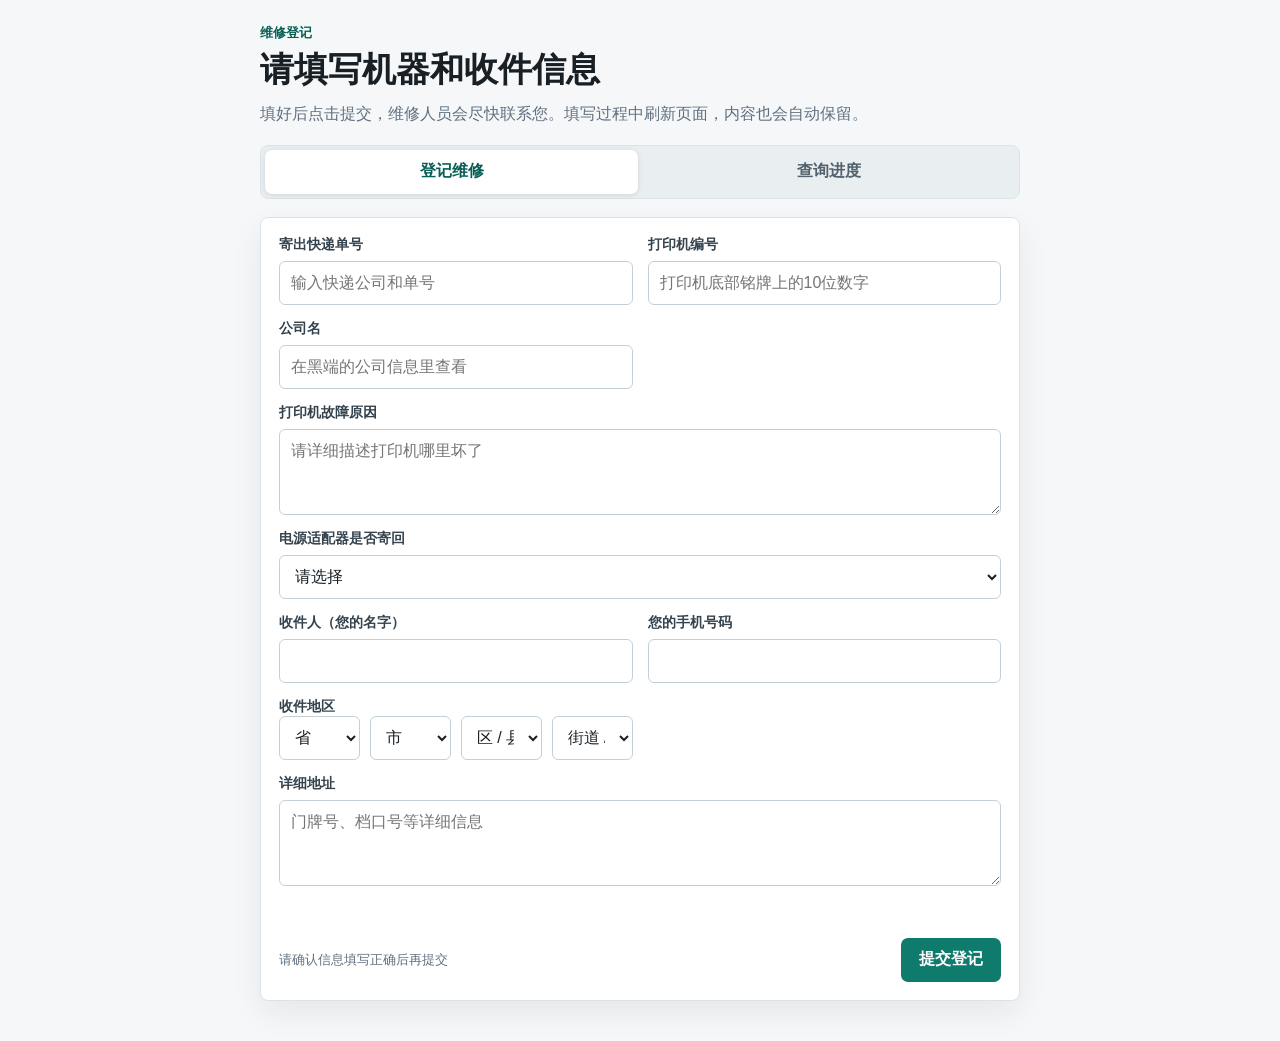
==== customer.html @ ea7f9377 "Add repair progress query methods" ====
<!doctype html>
<html lang="zh-CN">
  <head>
    <meta charset="utf-8">
    <meta name="viewport" content="width=device-width, initial-scale=1, viewport-fit=cover">
    <meta name="theme-color" content="#f5f7f8">
    <meta name="description" content="客户维修登记与进度查询">
    <title>维修登记与进度查询</title>
    <link rel="icon" type="image/png" href="assets/favicon.png">
    <style>
      :root { --ink:#182026; --muted:#607080; --line:#dce3e8; --accent:#0f7b6c; --accent-dark:#075f54; --soft:#e5f4f1; }
      * { box-sizing:border-box; }
      [hidden] { display:none !important; }
      body { margin:0; min-width:320px; background:#f5f7f8; color:var(--ink); font-family:Inter,"PingFang SC","Microsoft YaHei",Arial,sans-serif; }
      main { width:min(760px,calc(100% - 28px)); margin:0 auto; padding:24px 0 40px; }
      .page-head { margin-bottom:18px; }
      .eyebrow { margin:0 0 5px; color:var(--accent-dark); font-size:13px; font-weight:700; }
      h1 { margin:0; font-size:clamp(25px,7vw,34px); letter-spacing:0; }
      .lead { margin:8px 0 0; color:var(--muted); line-height:1.6; }
      .entry-switch { display:grid; grid-template-columns:1fr 1fr; gap:4px; margin:0 0 18px; padding:4px; border:1px solid var(--line); border-radius:8px; background:#e9eef1; }
      .entry-switch button { min-width:0; background:transparent; color:#52616c; }
      .entry-switch button[aria-selected="true"] { background:#fff; color:var(--accent-dark); box-shadow:0 1px 5px rgba(24,32,38,.12); }
      form, .success { padding:18px; border:1px solid var(--line); border-radius:8px; background:#fff; box-shadow:0 12px 30px rgba(24,32,38,.07); }
      .query-form { display:grid; gap:18px; }
      .query-fields { display:grid; grid-template-columns:repeat(2,minmax(0,1fr)); gap:15px; }
      .query-value-field { grid-column:1/-1; }
      .number-input { display:grid; grid-template-columns:42px minmax(0,1fr); align-items:stretch; }
      .number-prefix { display:grid; place-items:center; border:1px solid #c4d0d8; border-right:0; border-radius:6px 0 0 6px; background:#eef3f5; color:#40515d; font-size:16px; font-weight:800; }
      .number-input input { border-radius:0 6px 6px 0; }
      .query-submit { justify-self:end; min-width:150px; }
      .form-grid { display:grid; grid-template-columns:repeat(2,minmax(0,1fr)); gap:15px; }
      label { display:grid; gap:7px; min-width:0; color:#34434d; font-size:14px; font-weight:700; }
      label.wide { grid-column:1/-1; }
      input, select, textarea { width:100%; min-height:44px; border:1px solid #c4d0d8; border-radius:6px; padding:10px 11px; background:#fff; color:var(--ink); font-size:16px; }
      textarea { min-height:86px; resize:vertical; line-height:1.5; }
      input:focus, select:focus, textarea:focus { outline:2px solid rgba(15,123,108,.18); border-color:var(--accent); }
      .address-grid { display:grid; grid-template-columns:repeat(4,minmax(0,1fr)); gap:10px; }
      .address-grid label { font-size:13px; }
      .form-foot { display:flex; align-items:center; justify-content:space-between; gap:12px; margin-top:18px; }
      .form-tip { color:var(--muted); font-size:13px; line-height:1.5; }
      button { min-height:44px; border:0; border-radius:7px; padding:0 18px; font:inherit; font-weight:700; cursor:pointer; }
      .primary { background:var(--accent); color:#fff; }
      .primary:hover { background:var(--accent-dark); }
      button:disabled { cursor:not-allowed; opacity:.65; }
      .draft-note { margin:12px 0 0; color:var(--accent-dark); font-size:13px; }
      .error { min-height:22px; margin:12px 0 0; color:#b53636; font-size:14px; line-height:1.5; }
      .success { display:grid; gap:0; }
      .success-head { display:flex; align-items:flex-start; justify-content:space-between; gap:12px; margin-bottom:16px; }
      .success-head h2 { margin:0; font-size:24px; }
      .success-actions { display:flex; gap:8px; }
      .success-actions button { min-height:40px; padding:0 14px; }
      .secondary { border:1px solid #c4d0d8; background:#fff; color:var(--ink); }
      .success-panel { display:grid; gap:5px; padding:15px 18px; border:1px solid #b8e0d9; border-radius:8px; background:#e5f4f1; }
      .success-panel strong { color:var(--accent-dark); font-size:26px; }
      .success-panel span, .success-detail dd { color:#34434d; line-height:1.7; }
      .wechat-card { display:flex; align-items:center; gap:16px; padding:16px; border:1px solid var(--line); border-radius:8px 8px 0 0; background:#fff; }
      .wechat-card strong { font-size:18px; line-height:1.5; }
      .wechat-qr { width:230px; height:230px; object-fit:contain; flex:0 0 auto; }
      .success-detail dl { display:grid; gap:0; margin:0; }
      .success-detail dl div { display:grid; gap:4px; padding:12px 0; border-bottom:1px solid var(--line); }
      .success-detail dt { color:var(--muted); font-weight:700; }
      .success-detail dd { margin:0; font-size:18px; }
      .progress-button { display:flex; align-items:center; justify-content:center; gap:10px; width:100%; min-height:50px; margin-top:18px; background:var(--accent); color:#fff; }
      .progress-button span { font-size:26px; font-weight:400; line-height:1; }
      body.progress-open { overflow:hidden; }
      .progress-page { position:fixed; z-index:20; inset:0; overflow-y:auto; background:#f6f8f9; color:var(--ink); overscroll-behavior:contain; }
      .progress-header { position:sticky; z-index:2; top:0; display:grid; grid-template-columns:44px minmax(0,1fr) 44px; align-items:center; min-height:64px; padding:max(8px,env(safe-area-inset-top)) 14px 8px; border-bottom:1px solid var(--line); background:rgba(255,255,255,.98); }
      .progress-header h2 { margin:0; font-size:20px; text-align:center; }
      .progress-close { display:grid; width:44px; height:44px; min-height:44px; place-items:center; padding:0; border-radius:50%; background:transparent; color:var(--ink); font-size:32px; font-weight:300; line-height:1; }
      .progress-close:hover, .progress-close:focus-visible { background:#eef2f5; outline:none; }
      .progress-content { width:min(680px,100%); min-height:calc(100vh - 64px); margin:0 auto; padding:0 24px calc(44px + env(safe-area-inset-bottom)); background:#fff; }
      .progress-summary { display:flex; align-items:center; justify-content:space-between; gap:16px; margin:0 -24px 28px; padding:20px 24px; border-bottom:1px solid var(--line); background:#f8fafb; }
      .progress-summary div { min-width:0; }
      .progress-summary span, .progress-summary small { display:block; color:var(--muted); font-size:13px; }
      .progress-summary strong { display:block; margin-top:4px; overflow-wrap:anywhere; font-size:18px; }
      .progress-summary small { flex:0 0 auto; padding:6px 9px; border:1px solid #c4d0d8; border-radius:6px; background:#fff; color:#40515d; font-weight:800; }
      .progress-loading { margin-bottom:20px; padding:12px 14px; border-left:4px solid #d79412; background:#fff3d8; color:#6d4a0c; font-size:14px; font-weight:700; }
      .progress-timeline { margin:0; padding:0; list-style:none; }
      .progress-step { position:relative; min-height:112px; padding:2px 0 28px 66px; }
      .progress-step:not(:last-child)::after { position:absolute; top:40px; bottom:-2px; left:20px; width:3px; background:#c4d0d8; content:""; }
      .progress-step.is-complete:not(:last-child)::after { background:#2fb171; }
      .progress-marker { position:absolute; z-index:1; top:0; left:0; display:grid; width:42px; height:42px; place-items:center; border:3px solid #c4d0d8; border-radius:50%; background:#fff; color:#fff; }
      .progress-step.is-complete .progress-marker { border-color:#2fb171; background:#2fb171; }
      .progress-step.is-complete .progress-marker::before { content:"✓"; font-size:25px; line-height:1; }
      .progress-step.is-current .progress-marker { border:10px solid var(--soft); background:#2fb171; box-shadow:0 0 0 2px #2fb171; }
      .progress-step.is-current.is-half-complete .progress-marker { border:3px solid #2fb171; background:linear-gradient(to bottom,#2fb171 0 50%,#fff 50% 100%); box-shadow:none; }
      .progress-step h3 { margin:0; color:#7c8992; font-size:18px; letter-spacing:0; line-height:1.4; }
      .progress-step.is-complete h3 { color:#238659; }
      .progress-step.is-current h3 { color:#238659; }
      .progress-step.is-current.is-half-complete h3 { color:#7c8992; }
      .progress-current-label { display:inline-block; margin-left:8px; padding:3px 7px; border-radius:5px; background:var(--soft); color:var(--accent-dark); font-size:12px; font-weight:800; vertical-align:2px; }
      .progress-time, .progress-note { margin:7px 0 0; color:var(--muted); font-size:14px; line-height:1.6; }
      .progress-note { color:#34434d; white-space:pre-wrap; }
      .progress-repair-suggestion { margin:9px 0 0; color:#34434d; font-size:14px; line-height:1.6; white-space:pre-wrap; }
      .progress-repair-suggestion strong { color:#d4a017; }
      .progress-warranty { display:flex; align-items:baseline; gap:3px; margin:7px 0 0; color:#000; font-size:14px; line-height:1.6; }
      .progress-warranty strong { color:#000; font-weight:400; }
      .progress-quote { margin:7px 0 0; color:#34434d; font-size:14px; line-height:1.6; }
      .progress-accessories { max-width:420px; margin-top:7px; }
      .progress-accessories summary { display:inline; color:#1677d2; font-size:14px; line-height:1.6; cursor:pointer; list-style:none; }
      .progress-accessories summary::-webkit-details-marker { display:none; }
      .progress-accessories summary:focus-visible { outline:2px solid rgba(22,119,210,.25); outline-offset:3px; }
      .progress-accessories ul { display:grid; gap:5px; margin:7px 0 0; padding:7px 0 0; border-top:1px dashed var(--line); list-style:none; }
      .progress-accessories li { display:grid; grid-template-columns:minmax(0,1fr) 120px; align-items:baseline; gap:14px; color:#40515d; font-size:13px; line-height:1.6; }
      .progress-accessories li span:first-child { min-width:0; overflow-wrap:anywhere; }
      .progress-accessories li span:last-child { color:#182026; text-align:left; white-space:nowrap; }
      .payment-guide { display:grid; gap:3px; margin:14px 0 0; color:#40515d; font-size:14px; line-height:1.65; }
      .payment-actions { display:flex; flex-wrap:wrap; gap:10px; margin-top:10px; }
      .payment-confirm { display:inline-flex; align-items:center; justify-content:center; width:auto; min-height:44px; margin-top:10px; padding:0 18px; border:1px solid var(--accent); border-radius:8px; background:var(--accent); color:#fff; font-size:15px; font-weight:700; text-align:center; white-space:nowrap; }
      .payment-actions .payment-confirm { margin-top:0; }
      .payment-confirm:hover, .payment-confirm:focus-visible { background:var(--accent-dark); outline:none; }
      .payment-no-repair { display:inline-flex; align-items:center; justify-content:center; width:auto; min-height:44px; padding:0 18px; border:1px solid #dfb33f; border-radius:8px; background:#fff3cd; color:#6d4a0c; font-size:15px; font-weight:700; text-align:center; white-space:nowrap; }
      .payment-no-repair:hover, .payment-no-repair:focus-visible { background:#ffe69c; border-color:#c99518; outline:none; }
      .no-repair-status { margin:10px 0 0; color:#6d4a0c; font-size:14px; font-weight:700; line-height:1.6; }
      .payment-dialog { width:min(360px,calc(100% - 32px)); padding:0; border:0; border-radius:10px; background:#fff; color:var(--ink); box-shadow:0 18px 50px rgba(24,32,38,.25); }
      .payment-dialog::backdrop { background:rgba(24,32,38,.42); }
      .payment-dialog-content { padding:22px; }
      .payment-dialog h3 { margin:0 0 8px; font-size:20px; }
      .payment-dialog p { margin:0; color:var(--muted); line-height:1.6; }
      .payment-dialog-actions { display:grid; grid-template-columns:1fr 1fr; gap:10px; margin-top:20px; }
      .payment-dialog-actions button { width:100%; min-height:44px; }
      @media (max-width:560px) {
        main { width:min(100% - 20px,760px); padding-top:16px; }
        form, .success { padding:15px; }
        .form-grid { grid-template-columns:1fr; gap:14px; }
        .query-fields { grid-template-columns:1fr; }
        .query-submit { width:100%; }
        label.wide { grid-column:auto; }
        .address-grid { grid-template-columns:repeat(2,minmax(0,1fr)); gap:7px; }
        .address-grid select { padding-left:7px; padding-right:22px; }
        .form-foot { align-items:stretch; flex-direction:column; }
        .form-foot button { width:100%; }
        .success-head { flex-direction:column; }
        .success-actions { width:100%; }
        .success-actions button { flex:1; }
        .wechat-card { align-items:flex-start; flex-direction:column; }
        .wechat-qr { width:230px; height:230px; }
        .progress-content { padding-right:20px; padding-left:20px; }
        .progress-summary { margin-right:-20px; margin-left:-20px; padding-right:20px; padding-left:20px; }
      }
    </style>
  </head>
  <body>
    <main>
      <header class="page-head">
        <p class="eyebrow" id="pageEyebrow">维修登记</p>
        <h1 id="pageTitle">请填写机器和收件信息</h1>
        <p class="lead" id="pageLead">填好后点击提交，维修人员会尽快联系您。填写过程中刷新页面，内容也会自动保留。</p>
      </header>

      <div class="entry-switch" role="tablist" aria-label="维修服务入口">
        <button id="registerTabBtn" type="button" role="tab" aria-selected="true" aria-controls="registerPanel">登记维修</button>
        <button id="queryTabBtn" type="button" role="tab" aria-selected="false" aria-controls="queryPanel">查询进度</button>
      </div>

      <section id="registerPanel" role="tabpanel" aria-labelledby="registerTabBtn">

      <form id="customerForm">
        <div class="form-grid">
          <label><span>寄出快递单号</span><input name="trackingNumber" required placeholder="输入快递公司和单号"></label>
          <label><span>打印机编号</span><input name="deviceNumber" required inputmode="numeric" maxlength="10" pattern="\d{10}" placeholder="打印机底部铭牌上的10位数字"></label>
          <label><span>公司名</span><input name="companyName" required placeholder="在黑端的公司信息里查看"></label>
          <label class="wide"><span>打印机故障原因</span><textarea name="customerIssue" required placeholder="请详细描述打印机哪里坏了"></textarea></label>
          <label class="wide"><span>电源适配器是否寄回</span><select name="powerAdapterReturned" required><option value="">请选择</option><option value="否">否</option><option value="是">是</option></select></label>
          <label><span>收件人（您的名字）</span><input name="contactName" required></label>
          <label><span>您的手机号码</span><input name="phone" required inputmode="numeric" maxlength="11" pattern="\d{11}"></label>
          <div class="wide">
            <label><span>收件地区</span></label>
            <div class="address-grid">
              <select name="addressProvince" required aria-label="省"><option value="">省</option></select>
              <select name="addressCity" required aria-label="市"><option value="">市</option></select>
              <select name="addressDistrict" required aria-label="区县"><option value="">区 / 县</option></select>
              <select name="addressStreet" required aria-label="街道"><option value="">街道 / 乡镇</option></select>
            </div>
          </div>
          <label class="wide"><span>详细地址</span><textarea name="addressDetail" required rows="2" placeholder="门牌号、档口号等详细信息"></textarea></label>
        </div>
        <p class="draft-note" id="draftNote" hidden>已自动保存填写内容</p>
        <p class="error" id="error" role="alert"></p>
        <div class="form-foot"><span class="form-tip">请确认信息填写正确后再提交</span><button class="primary" id="submitBtn" type="submit">提交登记</button></div>
      </form>

      <section class="success" id="success" hidden>
        <div class="success-head">
          <div><p class="eyebrow">最近一次提交</p><h2>您已提交维修登记</h2></div>
          <div class="success-actions"><button class="secondary" id="editBtn" type="button">修改信息</button><button class="primary" id="newBtn" type="button">提交新的记录</button></div>
        </div>
        <div class="success-panel"><strong>登记成功</strong><span>维修人员会尽快处理您的机器信息。</span></div>
        <div class="wechat-card"><img class="wechat-qr" src="assets/enterprise-wechat-qr.png" alt="企业微信二维码"><strong>长按/扫描二维码添加好友（以便咨询维修进度）</strong></div>
        <div class="success-detail" id="successDetail"></div>
        <button class="progress-button" id="viewProgressBtn" type="button" hidden>查看维修进度 <span aria-hidden="true">›</span></button>
      </section>
      </section>

      <section id="queryPanel" role="tabpanel" aria-labelledby="queryTabBtn" hidden>
        <form class="query-form" id="progressQueryForm">
          <div class="query-fields">
            <label>
              <span>登记编码</span>
              <span class="number-input">
                <span class="number-prefix" aria-hidden="true">B</span>
                <input name="submissionNumber" required inputmode="numeric" maxlength="10" pattern="\d+" autocomplete="off" placeholder="例如 123">
              </span>
            </label>
            <label>
              <span>查询方式</span>
              <select name="queryMethod" required>
                <option value="">请选择查询方式</option>
                <option value="device_number">打印机编号查询</option>
                <option value="tracking_number">快递单号查询</option>
              </select>
            </label>
            <label class="query-value-field" id="queryValueLabel" hidden>
              <span id="queryValueTitle"></span>
              <input name="queryValue" autocomplete="off">
            </label>
          </div>
          <p class="error" id="queryError" role="alert"></p>
          <button class="primary query-submit" id="querySubmitBtn" type="submit">查询维修进度</button>
        </form>
      </section>
    </main>
    <section class="progress-page" id="progressPage" aria-label="维修进度查询" hidden>
      <header class="progress-header">
        <button class="progress-close" id="closeProgressBtn" type="button" aria-label="关闭维修进度" title="关闭">×</button>
        <h2>维修进度查询</h2>
        <span aria-hidden="true"></span>
      </header>
      <div class="progress-content">
        <div class="progress-summary" id="progressSummary"></div>
        <div class="progress-loading" id="progressLoading" hidden>正在读取最新进度...</div>
        <ol class="progress-timeline" id="progressTimeline"></ol>
      </div>
    </section>
    <dialog class="payment-dialog" id="paymentConfirmDialog" aria-labelledby="paymentConfirmTitle">
      <div class="payment-dialog-content">
        <h3 id="paymentConfirmTitle">是否已支付维修费？</h3>
        <div class="payment-dialog-actions">
          <button class="secondary" id="paymentNotPaidBtn" type="button">未支付</button>
          <button class="primary" id="paymentPaidBtn" type="button">已支付</button>
        </div>
      </div>
    </dialog>
    <dialog class="payment-dialog" id="noRepairConfirmDialog" aria-labelledby="noRepairConfirmTitle">
      <div class="payment-dialog-content">
        <h3 id="noRepairConfirmTitle">确认无需维修？</h3>
        <p id="noRepairConfirmText">由于设备过保，并放弃维修，需您承担寄回运费（金额待确认，可在管理端-商城支付差价）</p>
        <div class="payment-dialog-actions">
          <button class="secondary" id="keepRepairBtn" type="button">继续维修</button>
          <button class="payment-no-repair" id="confirmNoRepairBtn" type="button">确认放弃维修</button>
        </div>
      </div>
    </dialog>
    <script src="area-data.js"></script>
    <script src="street-data.js?v=20260807"></script>
    <script>
      const SUPABASE_URL = "https://olvkyqmlbpqzffypabzj.supabase.co";
      const SUPABASE_ANON_KEY = "sb_publishable_vCjqGjgyz9E4XhtOcOS1Yg_SV-DBJGG";
      const NEW_SUBMISSION_PUSH_URL = `${SUPABASE_URL}/functions/v1/push-new-customer-submission`;
      const DRAFT_KEY = "printer_customer_draft_v1";
      const LAST_SUBMISSION_KEY = "printer_last_customer_submission_v2";
      const pageEyebrow = document.querySelector("#pageEyebrow");
      const pageTitle = document.querySelector("#pageTitle");
      const pageLead = document.querySelector("#pageLead");
      const registerPanel = document.querySelector("#registerPanel");
      const queryPanel = document.querySelector("#queryPanel");
      const registerTabBtn = document.querySelector("#registerTabBtn");
      const queryTabBtn = document.querySelector("#queryTabBtn");
      const progressQueryForm = document.querySelector("#progressQueryForm");
      const queryError = document.querySelector("#queryError");
      const querySubmitBtn = document.querySelector("#querySubmitBtn");
      const queryValueLabel = document.querySelector("#queryValueLabel");
      const queryValueTitle = document.querySelector("#queryValueTitle");
      const form = document.querySelector("#customerForm");
      const errorBox = document.querySelector("#error");
      const draftNote = document.querySelector("#draftNote");
      const submitBtn = document.querySelector("#submitBtn");
      const success = document.querySelector("#success");
      const viewProgressBtn = document.querySelector("#viewProgressBtn");
      const progressPage = document.querySelector("#progressPage");
      const progressSummary = document.querySelector("#progressSummary");
      const progressLoading = document.querySelector("#progressLoading");
      const progressTimeline = document.querySelector("#progressTimeline");
      const paymentConfirmDialog = document.querySelector("#paymentConfirmDialog");
      const paymentPaidBtn = document.querySelector("#paymentPaidBtn");
      const paymentNotPaidBtn = document.querySelector("#paymentNotPaidBtn");
      const noRepairConfirmDialog = document.querySelector("#noRepairConfirmDialog");
      const keepRepairBtn = document.querySelector("#keepRepairBtn");
      const confirmNoRepairBtn = document.querySelector("#confirmNoRepairBtn");
      const noRepairConfirmText = document.querySelector("#noRepairConfirmText");
      const progressSteps = ["用户提交工单","等待收货","已收货","检测中","检测结果","待付款","维修中","等待发货","已发货"];
      const AUTO_DETECTION_ENABLED = true;
      const AUTO_START_DETECTION_AFTER_MS = 14 * 60 * 60 * 1000;
      const WAITING_RECEIPT_RESET_MARK = "__waiting_receipt_reset__";
      const NO_REPAIR_PROGRESS_MARK = "__no_repair__";
      const NO_REPAIR_CUSTOMER_PROGRESS_MARK = "__no_repair_customer__";
      const NO_REPAIR_REQUEST_MARK = "客户选择：无需维修";
      const PROGRESS_ACCESSORY_STORAGE_PREFIX = "__progress_accessories__:";
      const CUSTOM_PRICE_ACCESSORY_PART = "塑料件/其他件";
      const PROGRESS_CUSTOM_ACCESSORY_PART = "自定义";
      const ACCESSORY_PRICES = {
        GMX:{传感器:60,打印头:190,主板:260,wifi模块:50,wifi模块5g:60,屏幕:60,电源适配器:80,卡勾:40,电源接口:60,"塑料件/其他件":1},
        GMI:{打印头:130,主板:110,wifi模块:50,电源适配器:60,"塑料件/其他件":1},
        GMT:{传感器:60,打印头:150,主板:180,wifi模块:50,电源适配器:60,"塑料件/其他件":1},
        GMH:{打印头:190,主板:210,wifi模块:110,屏幕:60,电源适配器:60,电池:100,电源接口:60,"塑料件/其他件":1},
        "GMX-5G":{传感器:60,打印头:190,主板:260,wifi模块5g:60,屏幕:60,电源适配器:80,卡勾:40,电源接口:60,"塑料件/其他件":1},
        "GMT-5G":{传感器:60,打印头:150,主板:180,wifi模块5g:60,电源适配器:60,"塑料件/其他件":1},
        DK110A:{打印头:240,主板:450,wifi模块:50,电源适配器:155,卡勾:60,"塑料件/其他件":1},
        DK110B:{打印头:550,主板:650,wifi模块:50,电源适配器:155,卡勾:60,"塑料件/其他件":1},
        DK110S:{打印头:240,主板:450,wifi模块:50,电源适配器:155,卡勾:60,"塑料件/其他件":1},
        DK80:{打印头:240,主板:220,wifi模块:50,电源适配器:80,电源接口:60,"塑料件/其他件":1}
      };
      const SHIPPING_PRICES = {浙江:8,江苏:8,上海:8,安徽:8,北京:13,福建:13,河南:13,湖南:13,湖北:13,江西:13,山东:13,河北:16,天津:16,广东:16,广西:16,山西:16,陕西:16,四川:16,重庆:16,贵州:19,海南:19,黑龙江:19,吉林:19,云南:19,辽宁:19,甘肃:32,宁夏:32,青海:32,内蒙古:32,新疆:49};
      const privatePreviewHost = ["localhost","127.0.0.1"].includes(location.hostname)
        || /^(10\.|192\.168\.|172\.(1[6-9]|2\d|3[01])\.)/.test(location.hostname)
        || location.protocol === "file:";
      const PREVIEW_SUBMISSION_STORAGE_KEY = "__repair_preview_submission__";
      const QUERY_METHODS = {
        device_number:{ label:"打印机编号", placeholder:"请输入10位打印机编号", inputMode:"numeric", maxLength:10 },
        tracking_number:{ label:"快递单号", placeholder:"请输入登记时填写的快递单号", inputMode:"text", maxLength:120 }
      };
      const previewRequested = new URLSearchParams(location.search).get("preview") === "1" || location.protocol === "file:";
      const previewSubmission = privatePreviewHost && previewRequested ? { id:"customer-preview", submission_number:1, created_time:new Date(Date.now() - 4 * 3600000).toISOString(), device_number:"1002000000", model:"DK110A", company_name:"进度预览", contact_name:"客户", phone:"13800000000", tracking_number:"预览快递单号", customer_issue:"电源适配器是否寄回：是\n故障描述：打印效果异常", customer_address:"浙江省杭州市预览地址", progress_enabled:true } : null;
      const previewProgressEvents = previewSubmission ? [0,1,2,3,4].map((step_index,index) => ({ submission_id:previewSubmission.id, step_index, occurred_at:new Date(Date.now() - (4 - index) * 3600000).toISOString(), detail_text:step_index === 4 ? "检测发现打印头积碳，清洁后打印测试正常，本次无需更换配件。" : "" })) : [];
      const modelRules = [["1009","GMX"],["10064","GMI"],["2003","GMT"],["10063","GMH"],["2009","GMX-5G"],["3003","GMT-5G"],["1002","DK110A"],["1007","DK110B"],["2002","DK110S"],["1003","DK80"],["7","新北洋110"],["9","芯烨80"]];
      let areaData = null;
      let activeProgressSubmission = null;
      let activeProgressRecord = null;
      let activeProgressEvents = [];
      let progressRefreshRunning = false;
      let submissionRefreshRunning = false;
      let pendingPaymentButton = null;
      let pendingNoRepairButton = null;
      let activeProgressAccess = null;
      let activeProgressCanCache = false;
      let progressReturnFocus = null;
      let editingSubmissionAccess = null;
      const clean = (value) => String(value || "").trim();
      const isProgressEnabled = (submission) => (submission?.progress_enabled ?? submission?.progressEnabled) === true;
      const isNoRepairProgressEvent = (event) => clean(itemValue(event,"detail_text","detailText")).startsWith("__no_repair");
      function hasNoRepairRequestMark(submission) {
        return clean(itemValue(submission,"customer_issue","customerIssue"))
          .split("\n")
          .some((line) => clean(line) === NO_REPAIR_REQUEST_MARK);
      }
      function hasNoRepairRequest(submission, events = []) {
        if (events.some(isNoRepairProgressEvent)) return true;
        const hasRequestMark = hasNoRepairRequestMark(submission);
        if (!hasRequestMark) return false;
        const detectionEvent = events.find((item) => Number(item.step_index ?? item.stepIndex) === 4);
        if (!detectionEvent) return true;
        const requestTime = new Date(itemValue(submission,"updated_at","updatedAt")).getTime();
        const paymentEvent = events.find((item) => Number(item.step_index ?? item.stepIndex) === 5);
        const paymentTime = new Date(
          itemValue(paymentEvent,"updated_at","updatedAt")
          || itemValue(paymentEvent,"occurred_at","occurredAt")
        ).getTime();
        if (Number.isFinite(paymentTime) && (!Number.isFinite(requestTime) || paymentTime > requestTime)) return false;
        const detectionTime = new Date(
          itemValue(detectionEvent,"updated_at","updatedAt")
          || itemValue(detectionEvent,"occurred_at","occurredAt")
        ).getTime();
        if (!Number.isFinite(requestTime) || !Number.isFinite(detectionTime)) return true;
        return requestTime >= detectionTime;
      }
      function inferModel(number) { const text = clean(number); return modelRules.find(([prefix]) => text.startsWith(prefix))?.[1] || ""; }
      function selectText(name) { return form.elements[name].selectedOptions[0]?.textContent || ""; }
      function addressText() { return ["addressProvince","addressCity","addressDistrict","addressStreet"].map(selectText).concat(clean(form.elements.addressDetail.value)).filter(Boolean).join(""); }
      function saveDraft() { const data = {}; new FormData(form).forEach((value, key) => { data[key] = value; }); localStorage.setItem(DRAFT_KEY, JSON.stringify(data)); draftNote.hidden = false; }
      function restoreDraft() { try { const data = JSON.parse(localStorage.getItem(DRAFT_KEY) || "null"); if (!data) return; Object.entries(data).forEach(([key,value]) => { if (form.elements[key]) form.elements[key].value = value; }); draftNote.hidden = false; } catch {} }
      function fillSelect(select, items, placeholder) { select.replaceChildren(new Option(placeholder, "")); Object.entries(items || {}).forEach(([code,name]) => select.append(new Option(name, code))); }
      function streetItems(districtCode) { const items = window.CHINA_STREET_DATA?.[districtCode] || {}; return Object.keys(items).length || !districtCode ? items : { __other__:"其他 / 未列出" }; }
      function updateCities() { fillSelect(form.elements.addressCity, areaData?.[form.elements.addressProvince.value], "市"); fillSelect(form.elements.addressDistrict, {}, "区 / 县"); fillSelect(form.elements.addressStreet, {}, "街道 / 乡镇"); saveDraft(); }
      function updateDistricts() { fillSelect(form.elements.addressDistrict, areaData?.[form.elements.addressCity.value], "区 / 县"); fillSelect(form.elements.addressStreet, {}, "街道 / 乡镇"); saveDraft(); }
      function updateStreets() { const districtCode = form.elements.addressDistrict.value; fillSelect(form.elements.addressStreet, streetItems(districtCode), districtCode ? "街道 / 乡镇" : "请先选择区 / 县"); saveDraft(); }
      async function loadAreas() { try { if (window.CHINA_AREA_DATA) { areaData = window.CHINA_AREA_DATA; } else { const response = await fetch("area-data.json"); if (!response.ok) throw new Error(); areaData = await response.json(); } fillSelect(form.elements.addressProvince, areaData["86"], "省"); fillSelect(form.elements.addressCity, {}, "市"); fillSelect(form.elements.addressDistrict, {}, "区 / 县"); fillSelect(form.elements.addressStreet, {}, "街道 / 乡镇"); restoreDraft(); const draft = JSON.parse(localStorage.getItem(DRAFT_KEY) || "null"); if (draft) { form.elements.addressProvince.value = draft.addressProvince || ""; updateCities(); form.elements.addressCity.value = draft.addressCity || ""; updateDistricts(); form.elements.addressDistrict.value = draft.addressDistrict || ""; updateStreets(); form.elements.addressStreet.value = draft.addressStreet || ""; } } catch { errorBox.textContent = "省市区街道资料加载失败，请刷新页面重试"; } }
      function validate() { const number = clean(form.elements.deviceNumber.value); const phone = clean(form.elements.phone.value); if (!/^\d{10}$/.test(number)) return "打印机编号要填写10位数字"; if (!/^\d{11}$/.test(phone)) return "手机号码要填写11位数字"; if (!areaData) return "省市区资料还没加载完，请稍等"; return ""; }
      function showCachedSuccess(item) { if (!item) return; const value = (snake, camel = snake) => item[snake] || item[camel] || ""; const issue = value("customer_issue", "customerIssue"); const visibleIssue = issue.split("\n").filter((line) => clean(line) !== NO_REPAIR_REQUEST_MARK).join("\n"); const power = value("power_adapter_returned", "powerAdapterReturned") || (issue.match(/电源适配器是否寄回：([^\n]+)/) || ["", ""])[1]; const created = value("created_time", "createdTime"); const address = value("customer_address", "customerAddress"); const submissionNumber = value("submission_number", "submissionNumber"); document.querySelector("#successDetail").innerHTML = `<dl><div><dt>登记编码</dt><dd>${escapeHtml(submissionNumber ? `B${submissionNumber}` : "-")}</dd></div><div><dt>提交时间</dt><dd>${escapeHtml(created)}</dd></div><div><dt>寄出单号</dt><dd>${escapeHtml(value("tracking_number", "trackingNumber"))}</dd></div><div><dt>打印机编号</dt><dd>${escapeHtml(value("device_number", "deviceNumber"))}</dd></div><div><dt>型号</dt><dd>${escapeHtml(value("model"))}</dd></div><div><dt>电源适配器是否寄回</dt><dd>${escapeHtml(power)}</dd></div><div><dt>公司名</dt><dd>${escapeHtml(value("company_name", "companyName"))}</dd></div><div><dt>故障原因</dt><dd>${escapeHtml(visibleIssue.replace(/^电源适配器是否寄回：[^\n]+\n?/, ""))}</dd></div><div><dt>收件信息</dt><dd>${escapeHtml([value("contact_name", "contactName"), value("phone"), address].filter(Boolean).join(" "))}</dd></div></dl>`; viewProgressBtn.hidden = !isProgressEnabled(item); form.hidden = true; success.hidden = false; }
      function escapeHtml(value) { return String(value || "").replace(/[&<>\"]/g, (char) => ({"&":"&amp;","<":"&lt;",">":"&gt;","\"":"&quot;"}[char])); }
      function itemValue(item, snake, camel = snake) { return item?.[snake] || item?.[camel] || ""; }
      function normalizeSubmissionNumber(value) {
        const match = clean(value).match(/^B?(\d+)$/i);
        return match ? Number(match[1]) : 0;
      }
      function getProgressAccess(submission) {
        const submissionNumber = normalizeSubmissionNumber(itemValue(submission,"submission_number","submissionNumber"));
        const deviceNumber = clean(itemValue(submission,"device_number","deviceNumber"));
        const trackingNumber = clean(itemValue(submission,"tracking_number","trackingNumber"));
        if (!submissionNumber) return null;
        if (/^\d{10}$/.test(deviceNumber)) return { submissionNumber, queryMethod:"device_number", queryValue:deviceNumber };
        if (trackingNumber) return { submissionNumber, queryMethod:"tracking_number", queryValue:trackingNumber };
        return null;
      }
      function getEditingAccess(submission) {
        const submissionNumber = normalizeSubmissionNumber(itemValue(submission,"submission_number","submissionNumber"));
        const phone = clean(itemValue(submission,"phone"));
        return submissionNumber && /^\d{11}$/.test(phone) ? { submissionNumber, phone } : null;
      }
      function getPreviewSavedSubmission() {
        if (!previewSubmission) return null;
        try { return JSON.parse(localStorage.getItem(PREVIEW_SUBMISSION_STORAGE_KEY) || "null"); } catch { return null; }
      }
      function matchesProgressAccess(submission,access) {
        if (!submission || !access) return false;
        const actualValue = access.queryMethod === "device_number"
          ? itemValue(submission,"device_number","deviceNumber")
          : itemValue(submission,"tracking_number","trackingNumber");
        return clean(actualValue).toLowerCase() === clean(access.queryValue).toLowerCase();
      }
      function updateQueryValueField({ preserveValue = false } = {}) {
        const method = progressQueryForm.elements.queryMethod.value;
        const config = QUERY_METHODS[method];
        const input = progressQueryForm.elements.queryValue;
        queryValueLabel.hidden = !config;
        input.required = Boolean(config);
        if (!config) {
          if (!preserveValue) input.value = "";
          return;
        }
        queryValueTitle.textContent = config.label;
        input.placeholder = config.placeholder;
        input.inputMode = config.inputMode;
        input.maxLength = config.maxLength;
        if (!preserveValue) input.value = "";
        window.setTimeout(() => input.focus(),0);
      }
      async function callCustomerRpc(name, body) {
        const response = await fetch(`${SUPABASE_URL}/rest/v1/rpc/${name}`, {
          method:"POST",
          headers:{ apikey:SUPABASE_ANON_KEY, Authorization:`Bearer ${SUPABASE_ANON_KEY}`, "Content-Type":"application/json" },
          body:JSON.stringify(body)
        });
        const result = await response.json().catch(() => ({}));
        if (!response.ok) throw new Error(result?.message || result?.error || "请求失败");
        return result;
      }
      async function loadProgressBundle(access) {
        if (!access) return null;
        if (previewSubmission && access.submissionNumber === 1) {
          const savedPreview = getPreviewSavedSubmission();
          const submission = matchesProgressAccess(savedPreview,access)
            ? savedPreview
            : matchesProgressAccess(previewSubmission,access) ? previewSubmission : null;
          if (submission) return { found:true, submission, record:null, events:previewProgressEvents.map((item) => ({ ...item, submission_id:submission.id })) };
          return { found:false };
        }
        return await callCustomerRpc("lookup_customer_repair_progress", {
          p_submission_number:access.submissionNumber,
          p_query_method:access.queryMethod,
          p_query_value:access.queryValue
        });
      }
      function setEntryMode(mode, updateUrl = true) {
        const querying = mode === "query";
        registerPanel.hidden = querying;
        queryPanel.hidden = !querying;
        registerTabBtn.setAttribute("aria-selected", querying ? "false" : "true");
        queryTabBtn.setAttribute("aria-selected", querying ? "true" : "false");
        pageEyebrow.textContent = querying ? "维修查询" : "维修登记";
        pageTitle.textContent = querying ? "查询维修进度" : "请填写机器和收件信息";
        pageLead.textContent = querying
          ? "请输入登记编码，再选择打印机编号或快递单号查询。"
          : "填好后点击提交，维修人员会尽快联系您。填写过程中刷新页面，内容也会自动保留。";
        if (querying) {
          const cachedSubmission = JSON.parse(localStorage.getItem(LAST_SUBMISSION_KEY) || "null");
          const cachedAccess = getProgressAccess(cachedSubmission);
          if (cachedAccess && !progressQueryForm.elements.submissionNumber.value) {
            progressQueryForm.elements.submissionNumber.value = String(cachedAccess.submissionNumber);
          }
          window.setTimeout(() => progressQueryForm.elements.submissionNumber.focus(),0);
        }
        if (updateUrl) {
          const url = new URL(location.href);
          url.searchParams.delete("submitted");
          url.searchParams.delete("entry");
          if (querying) url.searchParams.set("view","query");
          else url.searchParams.delete("view");
          history.replaceState(null,"",`${url.pathname}${url.search}`);
        }
      }
      async function submitProgressQuery(event) {
        event.preventDefault();
        queryError.textContent = "";
        const access = {
          submissionNumber:normalizeSubmissionNumber(progressQueryForm.elements.submissionNumber.value),
          queryMethod:progressQueryForm.elements.queryMethod.value,
          queryValue:clean(progressQueryForm.elements.queryValue.value)
        };
        if (!access.submissionNumber) {
          queryError.textContent = "登记编码填写不正确，请填写 B 后面的数字";
          progressQueryForm.elements.submissionNumber.focus();
          return;
        }
        if (!QUERY_METHODS[access.queryMethod]) {
          queryError.textContent = "请先选择查询方式";
          progressQueryForm.elements.queryMethod.focus();
          return;
        }
        if (access.queryMethod === "device_number" && !/^\d{10}$/.test(access.queryValue)) {
          queryError.textContent = "打印机编号要填写10位数字";
          progressQueryForm.elements.queryValue.focus();
          return;
        }
        if (access.queryMethod === "tracking_number" && !access.queryValue) {
          queryError.textContent = "请填写快递单号";
          progressQueryForm.elements.queryValue.focus();
          return;
        }
        querySubmitBtn.disabled = true;
        querySubmitBtn.textContent = "正在查询";
        try {
          const bundle = await loadProgressBundle(access);
          if (!bundle?.found || !bundle.submission) {
            queryError.textContent = `没有查到记录，请检查登记编码和${QUERY_METHODS[access.queryMethod].label}`;
            return;
          }
          if (!isProgressEnabled(bundle.submission)) {
            queryError.textContent = "这条记录暂未开放进度查询，请联系维修人员";
            return;
          }
          progressReturnFocus = querySubmitBtn;
          openProgressBundle(bundle,access,false);
        } catch (error) {
          console.error(error);
          queryError.textContent = "查询失败，请检查网络后重试";
        } finally {
          querySubmitBtn.disabled = false;
          querySubmitBtn.textContent = "查询维修进度";
        }
      }
      function parseDetectionDetail(value) {
        const lines = clean(value).split(/\r?\n/);
        let accessoryParts = [];
        let customPartPrice = "";
        let customPartName = "";
        let repairSuggestion = "";
        const visibleLines = lines.filter((line) => {
          if (!line.startsWith(PROGRESS_ACCESSORY_STORAGE_PREFIX)) return true;
          try {
            const stored = JSON.parse(line.slice(PROGRESS_ACCESSORY_STORAGE_PREFIX.length));
            accessoryParts = Array.isArray(stored?.parts)
              ? [...new Set(stored.parts.map(clean).filter(Boolean))]
              : [];
            const rawAmount = String(stored?.customPartPrice ?? "").replace(/[￥¥元,\s]/g,"");
            const amount = Number(rawAmount);
            customPartPrice = rawAmount !== "" && Number.isFinite(amount) && amount >= 0 ? amount : "";
            customPartName = clean(stored?.customPartName).replace(/\s+/g," ").slice(0,30);
            repairSuggestion = clean(stored?.repairSuggestion).replace(/\s+/g," ").slice(0,200);
          } catch {
            accessoryParts = [];
            customPartPrice = "";
            customPartName = "";
            repairSuggestion = "";
          }
          return false;
        });
        const text = visibleLines.join("\n").trim();
        const match = text.match(/^【(在保|未过保|已过保|保内|过保)】(?:\r?\n)?/);
        const warrantyType = ["保内","未过保"].includes(match?.[1]) ? "在保" : match?.[1] === "过保" ? "已过保" : match?.[1] || "";
        return { warrantyType, detailText:match ? text.slice(match[0].length).trimStart() : text, accessoryParts, customPartPrice, customPartName, repairSuggestion };
      }
      function formatProgressTime(value) { const date = new Date(value); if (!value || Number.isNaN(date.getTime())) return ""; return new Intl.DateTimeFormat("zh-CN", { year:"numeric", month:"2-digit", day:"2-digit", hour:"2-digit", minute:"2-digit", second:"2-digit", hour12:false }).format(date); }
      function legacyProgressPosition(record) {
        if (!record) return { completedThrough:0, currentIndex:1 };
        const positions = {
          "测试中":{ completedThrough:2, currentIndex:3 },
          "返厂中":{ completedThrough:2, currentIndex:3 },
          "已修未付费":{ completedThrough:3, currentIndex:4 },
          "维修中":{ completedThrough:5, currentIndex:6 },
          "今天需要寄":{ completedThrough:6, currentIndex:7 },
          "已寄出":{ completedThrough:8, currentIndex:8 },
          "邮寄并结束":{ completedThrough:8, currentIndex:8 }
        };
        return positions[itemValue(record,"final_status","finalStatus")] || { completedThrough:2, currentIndex:3 };
      }
      function withAutomaticDetection(record, events, now = Date.now()) {
        const validEvents = (events || []).filter((item) => Number(item.step_index ?? item.stepIndex) >= 0).sort((a,b) => Number(a.step_index ?? a.stepIndex) - Number(b.step_index ?? b.stepIndex));
        if (!AUTO_DETECTION_ENABLED || !record || !validEvents.length) return validEvents;
        const latest = Math.max(...validEvents.map((item) => Number(item.step_index ?? item.stepIndex)));
        if (latest !== 2) return validEvents;
        const receivedEvent = validEvents.find((item) => Number(item.step_index ?? item.stepIndex) === 2);
        const receivedAt = new Date(itemValue(receivedEvent,"occurred_at","occurredAt")).getTime();
        if (!Number.isFinite(receivedAt) || receivedAt + AUTO_START_DETECTION_AFTER_MS > now) return validEvents;
        return validEvents.concat({
          submission_id:itemValue(receivedEvent,"submission_id","submissionId"),
          step_index:3,
          occurred_at:new Date(receivedAt + AUTO_START_DETECTION_AFTER_MS).toISOString(),
          detail_text:""
        });
      }
      function withNoRepairRequestFallback(submission, events) {
        if (!hasNoRepairRequestMark(submission) || events.some(isNoRepairProgressEvent)) return events;
        const repairHasStarted = events.some((item) => {
          const stepIndex = Number(item.step_index ?? item.stepIndex);
          return [6,7].includes(stepIndex) && !isNoRepairProgressEvent(item);
        });
        if (repairHasStarted) return events;
        const occurredAt = itemValue(submission,"updated_at","updatedAt") || new Date().toISOString();
        return events.filter((item) => ![5,6,7].includes(Number(item.step_index ?? item.stepIndex))).concat([
          { submission_id:itemValue(submission,"id"), step_index:5, occurred_at:occurredAt, detail_text:NO_REPAIR_CUSTOMER_PROGRESS_MARK, updated_at:occurredAt },
          { submission_id:itemValue(submission,"id"), step_index:6, occurred_at:occurredAt, detail_text:NO_REPAIR_PROGRESS_MARK, updated_at:occurredAt },
          { submission_id:itemValue(submission,"id"), step_index:7, occurred_at:occurredAt, detail_text:NO_REPAIR_PROGRESS_MARK, updated_at:occurredAt }
        ]).sort((a,b) => Number(a.step_index ?? a.stepIndex) - Number(b.step_index ?? b.stepIndex));
      }
      function progressState(record, events, submission) {
        const validEvents = withNoRepairRequestFallback(submission,withAutomaticDetection(record,events));
        const resetToWaiting = validEvents.some((item) => Number(item.step_index ?? item.stepIndex) === 1 && itemValue(item,"detail_text","detailText") === WAITING_RECEIPT_RESET_MARK);
        const explicit = resetToWaiting || validEvents.some((item) => Number(item.step_index ?? item.stepIndex) >= 2);
        if (!explicit) return { ...legacyProgressPosition(record), events:validEvents, explicit:false };
        const latest = Math.max(...validEvents.map((item) => Number(item.step_index ?? item.stepIndex)));
        if (latest === 4 && hasNoRepairRequest(submission,validEvents)) return { completedThrough:5, currentIndex:5, events:validEvents, explicit:true };
        if (latest === 4) return { completedThrough:4, currentIndex:5, events:validEvents, explicit:true };
        return { completedThrough:latest === progressSteps.length - 1 ? latest : latest - 1, currentIndex:latest, events:validEvents, explicit:true };
      }
      function progressNote(index, submission, record, state) {
        const progressEvent = state.events.find((item) => Number(item.step_index ?? item.stepIndex) === index);
        const detailText = itemValue(progressEvent,"detail_text","detailText");
        if (isNoRepairProgressEvent(progressEvent)) {
          if (index === 5) return "用户放弃维修，并支付寄回运费";
          if (index === 6) return "无需维修";
          if (index === 7) return "设备正在打包发货";
        }
        if (index === 4 && detailText) {
          const detectionText = parseDetectionDetail(detailText).detailText;
          return /^经检测[:：]/.test(detectionText) ? detectionText : `经检测：${detectionText}`;
        }
        if (index === 5 && hasNoRepairRequest(submission,state.events)) return "用户放弃维修，设备正在打包发货";
        if (index === 6 && hasNoRepairRequest(submission,state.events)) return "无需维修";
        if (index === 5 && !progressEvent) return "";
        const notes = [
          "工单已提交成功",
          itemValue(submission,"tracking_number","trackingNumber") ? `用户寄出单号：${itemValue(submission,"tracking_number","trackingNumber")}` : "等待机器送达维修中心",
          "服务中心已收到快递，等待拆包检测",
          "维修人员正在检测设备",
          "检测结果已确认，维修人员会与您联系",
          "用户已付款",
          "机器正在维修处理中",
          "设备正在打包发货",
          itemValue(record,"return_tracking_number","returnTrackingNumber") ? `寄回单号：${itemValue(record,"return_tracking_number","returnTrackingNumber")}` : "机器已寄回"
        ];
        return notes[index] || "";
      }
      function progressTime(index, submission, record, state) {
        const event = state.events.find((item) => Number(item.step_index ?? item.stepIndex) === index);
        const eventTime = itemValue(event,"occurred_at","occurredAt");
        if (eventTime) return eventTime;
        if (state.explicit) return "";
        if (index <= 1) return itemValue(submission,"created_time","createdTime");
        if (!record) return "";
        if (index <= 3) return itemValue(record,"created_time","createdTime") || itemValue(record,"updated_at","updatedAt");
        if (index >= 7) return itemValue(record,"return_time","returnTime") || itemValue(record,"updated_at","updatedAt");
        return itemValue(record,"updated_at","updatedAt") || itemValue(record,"created_time","createdTime");
      }
      function formatRepairAmount(value) {
        return Number(value).toLocaleString("zh-CN",{ minimumFractionDigits:2, maximumFractionDigits:2 });
      }
      function formatAccessoryUnitPrice(value) {
        return `单价：${Number(value).toFixed(2)}`;
      }
      function getReturnShippingPrice(submission) {
        const address = clean(itemValue(submission,"customer_address","customerAddress"));
        const province = Object.keys(SHIPPING_PRICES).find((name) => address.includes(name));
        return province ? SHIPPING_PRICES[province] : null;
      }
      function updateNoRepairConfirmText(submission) {
        const shippingPrice = getReturnShippingPrice(submission);
        const priceText = shippingPrice === null ? "金额待确认" : `寄回运费${Number(shippingPrice).toFixed(2)}元`;
        noRepairConfirmText.textContent = `由于设备过保，并放弃维修，需您承担${priceText}（可在管理端-商城支付差价）`;
      }
      function progressAccessoryItems(submission, detectionDetail) {
        const parts = detectionDetail?.accessoryParts || [];
        if (!parts.length) return [];
        const deviceNumber = itemValue(submission,"device_number","deviceNumber");
        const model = clean(itemValue(submission,"model")) || inferModel(deviceNumber);
        const address = itemValue(submission,"customer_address","customerAddress");
        return parts.map((part) => {
          if (part === "无费用") return { part, amount:0 };
          if (part === PROGRESS_CUSTOM_ACCESSORY_PART) {
            return {
              part:detectionDetail.customPartName || PROGRESS_CUSTOM_ACCESSORY_PART,
              amount:detectionDetail.customPartPrice === "" ? null : Number(detectionDetail.customPartPrice)
            };
          }
          if (part === CUSTOM_PRICE_ACCESSORY_PART) {
            return { part, amount:detectionDetail.customPartPrice === "" ? null : Number(detectionDetail.customPartPrice) };
          }
          if (part === "快递费") {
            const province = Object.keys(SHIPPING_PRICES).find((name) => address.includes(name));
            return { part, amount:province ? SHIPPING_PRICES[province] : null };
          }
          const amount = ACCESSORY_PRICES[model]?.[part];
          return { part, amount:Number.isFinite(Number(amount)) ? Number(amount) : null };
        }).filter(Boolean);
      }
      function renderRepairQuote(submission, detectionDetail, expanded = false) {
        const items = progressAccessoryItems(submission,detectionDetail);
        if (!items.length) return "";
        const hasPendingAmount = items.some((item) => item.amount === null);
        const total = items.reduce((sum,item) => sum + (item.amount ?? 0),0);
        const quote = hasPendingAmount ? "待定" : formatRepairAmount(total);
        return `<p class="progress-quote">维修总价：${escapeHtml(quote)}</p><details class="progress-accessories"${expanded ? " open" : ""}><summary>配件使用清单</summary><ul>${items.map((item) => `<li><span>${escapeHtml(item.part)}</span><span>${item.amount === null ? "单价：待定" : escapeHtml(formatAccessoryUnitPrice(item.amount))}</span></li>`).join("")}</ul></details>`;
      }
      function renderProgress(submission, record, events = []) {
        const accessoriesExpanded = Boolean(progressTimeline.querySelector(".progress-accessories[open]"));
        const position = progressState(record,events,submission);
        activeProgressSubmission = submission;
        activeProgressRecord = record;
        activeProgressEvents = position.events;
        const deviceNumber = itemValue(submission,"device_number","deviceNumber");
        const model = itemValue(submission,"model") || inferModel(deviceNumber) || "型号未知";
        const submissionNumber = itemValue(submission,"submission_number","submissionNumber");
        progressSummary.innerHTML = `<div><span>登记编码 ${escapeHtml(submissionNumber ? `B${submissionNumber}` : "-")} · 打印机编号</span><strong>${escapeHtml(deviceNumber || "-")}</strong></div><small>${escapeHtml(model)}</small>`;
        progressTimeline.innerHTML = progressSteps.map((label,index) => {
          const isComplete = index <= position.completedThrough;
          const isCurrent = index === position.currentIndex && position.completedThrough < index;
          const isHalfComplete = index === 5 && isCurrent && !position.events.some((item) => Number(item.step_index ?? item.stepIndex) === 5);
          const state = `${isComplete ? "is-complete" : isCurrent ? "is-current" : "is-pending"}${isHalfComplete ? " is-half-complete" : ""}`;
          const time = isComplete || isCurrent ? formatProgressTime(progressTime(index,submission,record,position)) : "";
          const note = isComplete || isCurrent ? progressNote(index,submission,record,position) : "";
          const detectionEvent = index === 4 ? position.events.find((item) => Number(item.step_index ?? item.stepIndex) === index) : null;
          const detectionDetail = parseDetectionDetail(itemValue(detectionEvent,"detail_text","detailText"));
          const warrantyType = isComplete || isCurrent ? detectionDetail.warrantyType : "";
          const repairQuote = index === 4 && (isComplete || isCurrent) ? renderRepairQuote(submission,detectionDetail,accessoriesExpanded) : "";
          const repairSuggestion = index === 4 && (isComplete || isCurrent) && detectionDetail.repairSuggestion ? `<p class="progress-repair-suggestion"><strong>维修建议：</strong>${escapeHtml(detectionDetail.repairSuggestion)}</p>` : "";
          const canConfirmPayment = index === 5 && position.explicit && position.events.some((item) => Number(item.step_index ?? item.stepIndex) === 4) && !position.events.some((item) => Number(item.step_index ?? item.stepIndex) === 6);
          const noRepairRequested = hasNoRepairRequest(submission,position.events);
          const paymentConfirm = canConfirmPayment && !noRepairRequested ? `<p class="payment-guide"><span>*若无异议，请在「管理端-更多-商城」里支付维修费用</span><span>*有异议可返回页面「扫码添加微信」咨询</span><span>已付款请点击「确认付款」；不修请点击「放弃维修」</span></p><div class="payment-actions"><button class="payment-confirm" type="button" data-payment-confirm>确认付款</button><button class="payment-no-repair" type="button" data-no-repair>放弃维修</button></div>` : "";
          return `<li class="progress-step ${state}"><span class="progress-marker" aria-hidden="true"></span><h3>${escapeHtml(label)}${isCurrent && !isHalfComplete ? '<span class="progress-current-label">当前进度</span>' : ""}</h3>${time ? `<p class="progress-time">${escapeHtml(time)}</p>` : ""}${warrantyType ? `<p class="progress-warranty">保修期状态：<strong>${escapeHtml(warrantyType)}</strong></p>` : ""}${note ? `<p class="progress-note">${escapeHtml(note)}</p>` : ""}${repairQuote}${repairSuggestion}${paymentConfirm}</li>`;
        }).join("");
      }
      function applyProgressBundle(bundle) {
        if (!bundle?.submission) return false;
        activeProgressSubmission = bundle.submission;
        activeProgressRecord = bundle.record || null;
        activeProgressEvents = Array.isArray(bundle.events) ? bundle.events : [];
        if (activeProgressCanCache) localStorage.setItem(LAST_SUBMISSION_KEY,JSON.stringify(activeProgressSubmission));
        return true;
      }
      async function refreshOpenProgress({ showLoading = false } = {}) {
        if (!activeProgressSubmission || !activeProgressAccess || progressPage.hidden || progressRefreshRunning) return;
        progressRefreshRunning = true;
        if (showLoading) {
          progressLoading.textContent = "正在读取最新进度...";
          progressLoading.hidden = false;
        }
        try {
          const bundle = await loadProgressBundle(activeProgressAccess);
          if (!bundle?.found || !applyProgressBundle(bundle)) throw new Error("progress unavailable");
          if (!isProgressEnabled(activeProgressSubmission)) {
            viewProgressBtn.hidden = true;
            progressPage.hidden = true;
            document.body.classList.remove("progress-open");
            return;
          }
          renderProgress(activeProgressSubmission,activeProgressRecord,activeProgressEvents);
        } finally {
          progressRefreshRunning = false;
          if (showLoading) progressLoading.hidden = true;
        }
      }
      async function confirmPayment(button) {
        if (!activeProgressSubmission) return;
        if (button.dataset.paymentConfirmed !== "1") {
          pendingPaymentButton = button;
          paymentConfirmDialog.showModal();
          return;
        }
        delete button.dataset.paymentConfirmed;
        button.disabled = true;
        progressLoading.textContent = "正在确认付款...";
        progressLoading.hidden = false;
        try {
          if (previewSubmission && itemValue(activeProgressSubmission,"id") === previewSubmission.id) {
            const now = new Date().toISOString();
            activeProgressEvents = activeProgressEvents.filter((item) => ![5,6].includes(Number(item.step_index ?? item.stepIndex))).concat([
              { submission_id:previewSubmission.id, step_index:5, occurred_at:now, detail_text:"" },
              { submission_id:previewSubmission.id, step_index:6, occurred_at:now, detail_text:"" }
            ]);
          } else {
            await callCustomerRpc("confirm_customer_repair_payment", {
              p_submission_number:activeProgressAccess.submissionNumber,
              p_query_method:activeProgressAccess.queryMethod,
              p_query_value:activeProgressAccess.queryValue
            });
            const bundle = await loadProgressBundle(activeProgressAccess);
            if (!bundle?.found || !applyProgressBundle(bundle)) throw new Error("payment confirmation failed");
          }
          renderProgress(activeProgressSubmission,activeProgressRecord,activeProgressEvents);
          progressLoading.hidden = true;
        } catch {
          button.disabled = false;
          progressLoading.textContent = "确认失败，请检查网络后重试";
          window.setTimeout(() => { progressLoading.hidden = true; progressLoading.textContent = "正在读取最新进度..."; },2600);
          }
      }
      async function requestNoRepair(button) {
        if (!activeProgressSubmission) return;
        if (button.dataset.noRepairConfirmed !== "1") {
          pendingNoRepairButton = button;
          updateNoRepairConfirmText(activeProgressSubmission);
          noRepairConfirmDialog.showModal();
          return;
        }
        delete button.dataset.noRepairConfirmed;
        button.disabled = true;
        progressLoading.textContent = "正在提交无需维修...";
        progressLoading.hidden = false;
        try {
          if (previewSubmission && itemValue(activeProgressSubmission,"id") === previewSubmission.id) {
            const now = new Date().toISOString();
            activeProgressSubmission = { ...activeProgressSubmission, customer_issue:`${clean(itemValue(activeProgressSubmission,"customer_issue","customerIssue"))}\n${NO_REPAIR_REQUEST_MARK}`, updated_at:now };
            activeProgressEvents = activeProgressEvents.filter((item) => ![5,6,7].includes(Number(item.step_index ?? item.stepIndex))).concat([
              { submission_id:previewSubmission.id, step_index:5, occurred_at:now, detail_text:NO_REPAIR_CUSTOMER_PROGRESS_MARK, updated_at:now },
              { submission_id:previewSubmission.id, step_index:6, occurred_at:now, detail_text:NO_REPAIR_PROGRESS_MARK, updated_at:now },
              { submission_id:previewSubmission.id, step_index:7, occurred_at:now, detail_text:NO_REPAIR_PROGRESS_MARK, updated_at:now }
            ]);
          } else {
            await callCustomerRpc("skip_customer_repair", {
              p_submission_number:activeProgressAccess.submissionNumber,
              p_query_method:activeProgressAccess.queryMethod,
              p_query_value:activeProgressAccess.queryValue
            });
            const bundle = await loadProgressBundle(activeProgressAccess);
            if (!bundle?.found || !applyProgressBundle(bundle)) throw new Error("skip repair failed");
          }
          renderProgress(activeProgressSubmission,activeProgressRecord,activeProgressEvents);
          progressLoading.textContent = "已放弃维修，当前进度已进入等待发货";
          window.setTimeout(() => { progressLoading.hidden = true; progressLoading.textContent = "正在读取最新进度..."; },2600);
        } catch (error) {
          console.error(error);
          button.disabled = false;
          progressLoading.textContent = error?.message === "repair progress has already continued"
            ? "设备已经开始维修，不能再放弃维修"
            : "提交失败，请检查网络后重试";
          window.setTimeout(() => { progressLoading.hidden = true; progressLoading.textContent = "正在读取最新进度..."; },2600);
        }
      }
      function openProgressBundle(bundle,access,canCache) {
        if (!bundle?.submission || !access) return;
        activeProgressAccess = access;
        activeProgressCanCache = Boolean(canCache);
        applyProgressBundle(bundle);
        const openAccessories = progressTimeline.querySelector(".progress-accessories[open]");
        if (openAccessories) openAccessories.open = false;
        renderProgress(activeProgressSubmission,activeProgressRecord,activeProgressEvents);
        progressPage.hidden = false;
        document.body.classList.add("progress-open");
        document.querySelector("#closeProgressBtn").focus();
      }
      async function openProgress() {
        const submission = JSON.parse(localStorage.getItem(LAST_SUBMISSION_KEY) || "null") || previewSubmission;
        if (!submission || !isProgressEnabled(submission)) return;
        const access = getProgressAccess(submission);
        if (!access) return;
        progressReturnFocus = viewProgressBtn;
        openProgressBundle({ found:true, submission, record:null, events:[] },access,true);
        await refreshOpenProgress({ showLoading:true });
      }
      function closeProgress() {
        progressPage.hidden = true;
        document.body.classList.remove("progress-open");
        if (progressReturnFocus && !progressReturnFocus.hidden) progressReturnFocus.focus();
      }
      function cancelPaymentConfirm() { pendingPaymentButton = null; if (paymentConfirmDialog.open) paymentConfirmDialog.close(); }
      function acceptPaymentConfirm() { const button = pendingPaymentButton; pendingPaymentButton = null; if (paymentConfirmDialog.open) paymentConfirmDialog.close(); if (!button) return; button.dataset.paymentConfirmed = "1"; confirmPayment(button); }
      function cancelNoRepairConfirm() { pendingNoRepairButton = null; if (noRepairConfirmDialog.open) noRepairConfirmDialog.close(); }
      function acceptNoRepairConfirm() { const button = pendingNoRepairButton; pendingNoRepairButton = null; if (noRepairConfirmDialog.open) noRepairConfirmDialog.close(); if (!button) return; button.dataset.noRepairConfirmed = "1"; requestNoRepair(button); }
      paymentPaidBtn.addEventListener("click", acceptPaymentConfirm);
      paymentNotPaidBtn.addEventListener("click", cancelPaymentConfirm);
      paymentConfirmDialog.addEventListener("cancel", cancelPaymentConfirm);
      confirmNoRepairBtn.addEventListener("click", acceptNoRepairConfirm);
      keepRepairBtn.addEventListener("click", cancelNoRepairConfirm);
      noRepairConfirmDialog.addEventListener("cancel", cancelNoRepairConfirm);
      progressTimeline.addEventListener("click", (event) => { const paymentButton = event.target.closest("button[data-payment-confirm]"); if (paymentButton) confirmPayment(paymentButton); const noRepairButton = event.target.closest("button[data-no-repair]"); if (noRepairButton) requestNoRepair(noRepairButton); });
      window.setInterval(() => {
        if (activeProgressSubmission && !progressPage.hidden) refreshOpenProgress().catch((error) => console.error(error));
        else if (!success.hidden) restoreLastSubmissionView();
      },5000);
      async function notifyNewSubmission(submissionId) {
        let lastError = new Error("企微推送失败");
        for (let attempt = 0; attempt < 3; attempt += 1) {
          try {
            const response = await fetch(NEW_SUBMISSION_PUSH_URL, {
              method:"POST",
              headers:{ apikey:SUPABASE_ANON_KEY, "Content-Type":"application/json" },
              body:JSON.stringify({ submissionId }),
              keepalive:true
            });
            const result = await response.json().catch(() => ({}));
            if (!response.ok || result.ok === false) throw new Error(result.error || "企微推送失败");
            return;
          } catch (error) {
            lastError = error;
            if (attempt < 2) await new Promise((resolve) => window.setTimeout(resolve,1500 * (attempt + 1)));
          }
        }
        throw lastError;
      }
      async function submit(event) {
        event.preventDefault();
        errorBox.textContent = "";
        if (!form.reportValidity()) return;
        const message = validate();
        if (message) { errorBox.textContent = message; return; }
        submitBtn.disabled = true;
        submitBtn.textContent = "正在提交";
        const isEditing = Boolean(editingSubmissionAccess);
        const phone = clean(form.elements.phone.value);
        const payload = {
          p_device_number:clean(form.elements.deviceNumber.value),
          p_model:inferModel(form.elements.deviceNumber.value),
          p_company_name:clean(form.elements.companyName.value),
          p_contact_name:clean(form.elements.contactName.value),
          p_tracking_number:clean(form.elements.trackingNumber.value),
          p_customer_issue:`电源适配器是否寄回：${clean(form.elements.powerAdapterReturned.value)}\n故障描述：${clean(form.elements.customerIssue.value)}`,
          p_customer_address:addressText()
        };
        try {
          const now = new Date().toISOString();
          const savedData = previewSubmission && !isEditing
            ? {
                ...previewSubmission,
                created_time:now,
                updated_at:now,
                device_number:payload.p_device_number,
                model:payload.p_model,
                company_name:payload.p_company_name,
                contact_name:payload.p_contact_name,
                phone,
                tracking_number:payload.p_tracking_number,
                customer_issue:payload.p_customer_issue,
                customer_address:payload.p_customer_address
              }
            : isEditing
            ? await callCustomerRpc("update_customer_repair_submission", {
                ...payload,
                p_submission_number:editingSubmissionAccess.submissionNumber,
                p_current_phone:editingSubmissionAccess.phone,
                p_new_phone:phone
              })
            : await callCustomerRpc("create_customer_repair_submission",{ ...payload, p_phone:phone });
          if (!savedData?.id) throw new Error("submission was not saved");
          editingSubmissionAccess = null;
          localStorage.removeItem(DRAFT_KEY);
          if (previewSubmission && !isEditing) localStorage.setItem(PREVIEW_SUBMISSION_STORAGE_KEY,JSON.stringify(savedData));
          localStorage.setItem(LAST_SUBMISSION_KEY,JSON.stringify(savedData));
          history.replaceState(null,"",`${location.pathname}?submitted=1`);
          showCachedSuccess(savedData);
          if (!isEditing && !previewSubmission) notifyNewSubmission(savedData.id).catch((error) => console.error("企微推送失败",error));
        } catch (error) {
          console.error(error);
          errorBox.textContent = error?.message === "submission locked"
            ? "这条记录已经寄出，不能再修改"
            : "提交失败，信息还没有保存，请检查网络后重试";
        } finally {
          submitBtn.disabled = false;
          submitBtn.textContent = isEditing ? "保存修改" : "提交登记";
        }
      }
      function showForm() { success.hidden = true; form.hidden = false; errorBox.textContent = ""; submitBtn.textContent = editingSubmissionAccess ? "保存修改" : "提交登记"; }
      async function restoreLastSubmissionView() {
        if (previewSubmission || document.hidden || submissionRefreshRunning || new URLSearchParams(location.search).get("entry") === "edit") return;
        submissionRefreshRunning = true;
        try {
          const cachedSubmission = JSON.parse(localStorage.getItem(LAST_SUBMISSION_KEY) || "null");
          if (!cachedSubmission) return;
          showCachedSuccess(cachedSubmission);
          const access = getProgressAccess(cachedSubmission);
          const bundle = await loadProgressBundle(access);
          if (bundle?.found && bundle.submission) {
            localStorage.setItem(LAST_SUBMISSION_KEY,JSON.stringify(bundle.submission));
            showCachedSuccess(bundle.submission);
          }
        } catch {} finally { submissionRefreshRunning = false; }
      }
      form.addEventListener("input", saveDraft);
      form.addEventListener("change", saveDraft);
      form.elements.deviceNumber.addEventListener("input", () => { form.elements.deviceNumber.value = form.elements.deviceNumber.value.replace(/\D/g, "").slice(0,10); });
      form.elements.phone.addEventListener("input", () => { form.elements.phone.value = form.elements.phone.value.replace(/\D/g, "").slice(0,11); });
      form.elements.addressProvince.addEventListener("change", updateCities);
      form.elements.addressCity.addEventListener("change", updateDistricts);
      form.elements.addressDistrict.addEventListener("change", updateStreets);
      form.addEventListener("submit", submit);
      progressQueryForm.addEventListener("submit", submitProgressQuery);
      progressQueryForm.elements.submissionNumber.addEventListener("input", () => {
        progressQueryForm.elements.submissionNumber.value = progressQueryForm.elements.submissionNumber.value.replace(/\D/g, "").slice(0,10);
      });
      progressQueryForm.elements.queryMethod.addEventListener("change", () => updateQueryValueField());
      progressQueryForm.elements.queryValue.addEventListener("input", () => {
        if (progressQueryForm.elements.queryMethod.value === "device_number") {
          progressQueryForm.elements.queryValue.value = progressQueryForm.elements.queryValue.value.replace(/\D/g, "").slice(0,10);
        }
      });
      registerTabBtn.addEventListener("click", () => setEntryMode("register"));
      queryTabBtn.addEventListener("click", () => setEntryMode("query"));
      document.querySelector("#newBtn").addEventListener("click", () => {
        editingSubmissionAccess = null;
        if (previewSubmission) localStorage.removeItem(PREVIEW_SUBMISSION_STORAGE_KEY);
        form.reset();
        draftNote.hidden = true;
        setEntryMode("register");
        showForm();
      });
      document.querySelector("#editBtn").addEventListener("click", () => {
        const item = JSON.parse(localStorage.getItem(LAST_SUBMISSION_KEY) || "null");
        editingSubmissionAccess = getEditingAccess(item);
        if (item && editingSubmissionAccess) {
          form.elements.deviceNumber.value = item.device_number || item.deviceNumber || "";
          form.elements.companyName.value = item.company_name || item.companyName || "";
          form.elements.contactName.value = item.contact_name || item.contactName || "";
          form.elements.phone.value = item.phone || "";
          form.elements.trackingNumber.value = item.tracking_number || item.trackingNumber || "";
          form.elements.customerIssue.value = (item.customer_issue || item.customerIssue || "").replace(/^电源适配器是否寄回：[^\n]+\n?/, "").replace(/^故障描述：/, "");
          form.elements.powerAdapterReturned.value = item.power_adapter_returned || item.powerAdapterReturned || ((item.customer_issue || "").match(/电源适配器是否寄回：([^\n]+)/) || ["", ""])[1];
        }
        history.replaceState(null,"",`${location.pathname}?entry=edit`);
        showForm();
      });
      viewProgressBtn.addEventListener("click", () => openProgress().catch((error) => console.error(error)));
      document.querySelector("#closeProgressBtn").addEventListener("click", closeProgress);
      progressTimeline.addEventListener("change", (event) => { const checkbox = event.target.closest("input[data-payment-confirm]"); if (checkbox) confirmPayment(checkbox); });
      document.addEventListener("keydown", (event) => { if (event.key === "Escape" && !progressPage.hidden) closeProgress(); });
      document.addEventListener("visibilitychange", () => { restoreLastSubmissionView(); if (!document.hidden) refreshOpenProgress().catch((error) => console.error(error)); });
      window.addEventListener("pageshow", () => { restoreLastSubmissionView(); refreshOpenProgress().catch((error) => console.error(error)); });
      setEntryMode(new URLSearchParams(location.search).get("view") === "query" ? "query" : "register",false);
      updateQueryValueField({ preserveValue:true });
      restoreLastSubmissionView();
      try { showCachedSuccess(previewSubmission); } catch {}
      loadAreas();
    </script>
  </body>
</html>
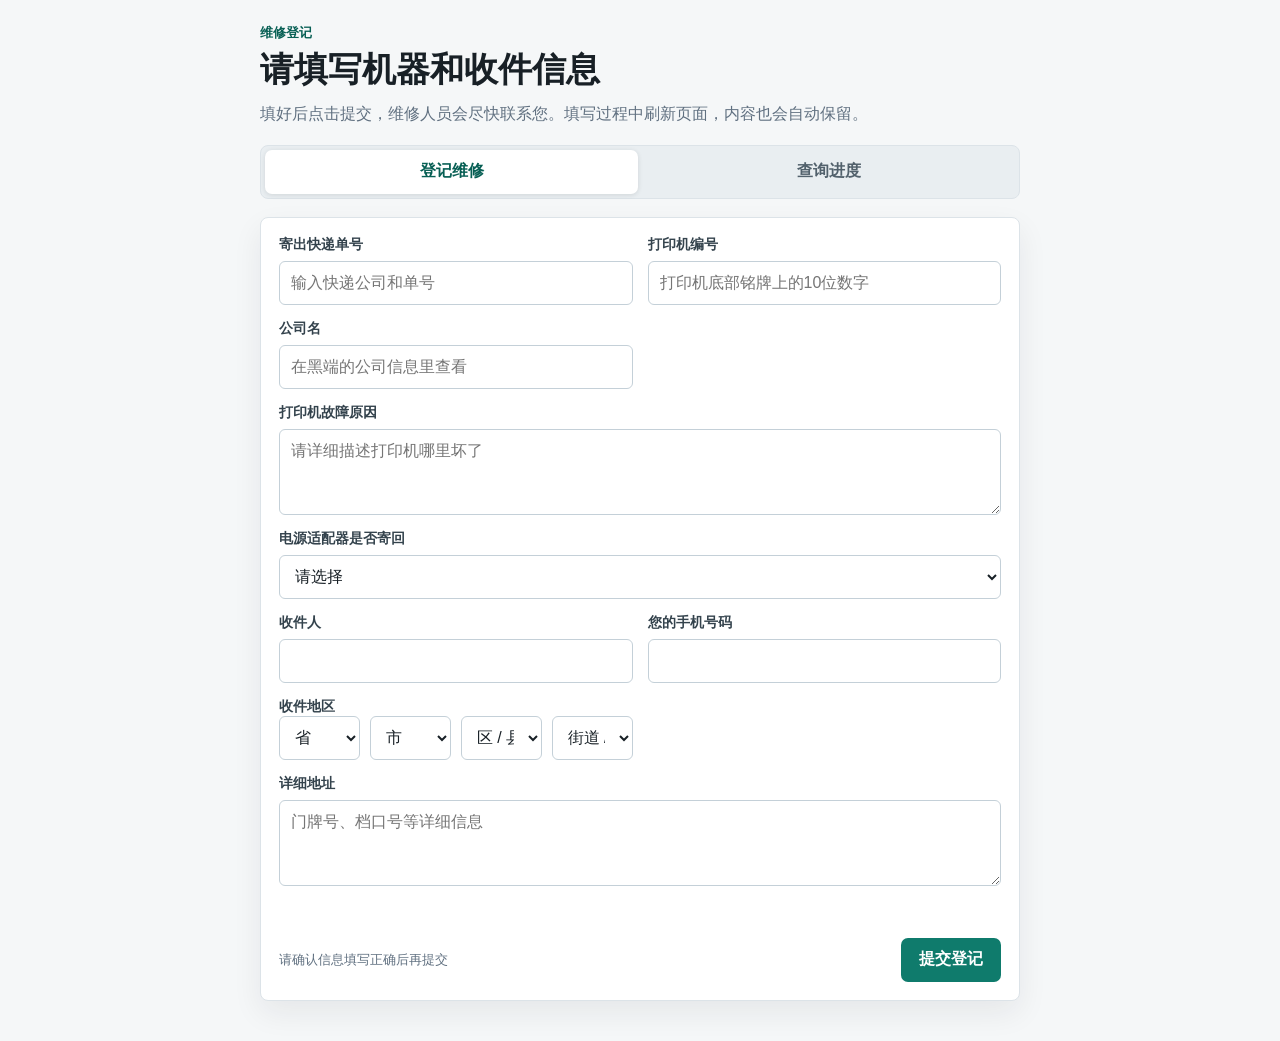
==== commit dd557387: "Publish customer detection and repair progress updates" ====
--- a/customer.html
+++ b/customer.html
@@ -162,7 +162,7 @@
           <label><span>公司名</span><input name="companyName" required placeholder="在黑端的公司信息里查看"></label>
           <label class="wide"><span>打印机故障原因</span><textarea name="customerIssue" required placeholder="请详细描述打印机哪里坏了"></textarea></label>
           <label class="wide"><span>电源适配器是否寄回</span><select name="powerAdapterReturned" required><option value="">请选择</option><option value="否">否</option><option value="是">是</option></select></label>
-          <label><span>收件人（您的名字）</span><input name="contactName" required></label>
+          <label><span>收件人</span><input name="contactName" required></label>
           <label><span>您的手机号码</span><input name="phone" required inputmode="numeric" maxlength="11" pattern="\d{11}"></label>
           <div class="wide">
             <label><span>收件地区</span></label>
@@ -199,7 +199,7 @@
               <span>登记编码</span>
               <span class="number-input">
                 <span class="number-prefix" aria-hidden="true">B</span>
-                <input name="submissionNumber" required inputmode="numeric" maxlength="10" pattern="\d+" autocomplete="off" placeholder="例如 123">
+                <input name="submissionNumber" required inputmode="numeric" maxlength="10" pattern="\d+" autocomplete="off">
               </span>
             </label>
             <label>
@@ -294,6 +294,7 @@
       const WAITING_RECEIPT_RESET_MARK = "__waiting_receipt_reset__";
       const NO_REPAIR_PROGRESS_MARK = "__no_repair__";
       const NO_REPAIR_CUSTOMER_PROGRESS_MARK = "__no_repair_customer__";
+      const NO_REPAIR_ADMIN_PROGRESS_MARK = "__no_repair_admin__";
       const NO_REPAIR_REQUEST_MARK = "客户选择：无需维修";
       const PROGRESS_ACCESSORY_STORAGE_PREFIX = "__progress_accessories__:";
       const CUSTOM_PRICE_ACCESSORY_PART = "塑料件/其他件";
@@ -317,10 +318,10 @@
       const PREVIEW_SUBMISSION_STORAGE_KEY = "__repair_preview_submission__";
       const QUERY_METHODS = {
         device_number:{ label:"打印机编号", placeholder:"请输入10位打印机编号", inputMode:"numeric", maxLength:10 },
-        tracking_number:{ label:"快递单号", placeholder:"请输入登记时填写的快递单号", inputMode:"text", maxLength:120 }
+        tracking_number:{ label:"快递单号", placeholder:"请输入快递单号", inputMode:"text", maxLength:50 }
       };
       const previewRequested = new URLSearchParams(location.search).get("preview") === "1" || location.protocol === "file:";
-      const previewSubmission = privatePreviewHost && previewRequested ? { id:"customer-preview", submission_number:1, created_time:new Date(Date.now() - 4 * 3600000).toISOString(), device_number:"1002000000", model:"DK110A", company_name:"进度预览", contact_name:"客户", phone:"13800000000", tracking_number:"预览快递单号", customer_issue:"电源适配器是否寄回：是\n故障描述：打印效果异常", customer_address:"浙江省杭州市预览地址", progress_enabled:true } : null;
+      const previewSubmission = privatePreviewHost && previewRequested ? { id:"customer-preview", submission_number:1, created_time:new Date(Date.now() - 4 * 3600000).toISOString(), device_number:"1002000000", model:"DK110A", company_name:"进度预览", contact_name:"客户", phone:"13800000000", tracking_number:"YT10000002", customer_issue:"电源适配器是否寄回：是\n故障描述：打印效果异常", customer_address:"浙江省杭州市预览地址", progress_enabled:true } : null;
       const previewProgressEvents = previewSubmission ? [0,1,2,3,4].map((step_index,index) => ({ submission_id:previewSubmission.id, step_index, occurred_at:new Date(Date.now() - (4 - index) * 3600000).toISOString(), detail_text:step_index === 4 ? "检测发现打印头积碳，清洁后打印测试正常，本次无需更换配件。" : "" })) : [];
       const modelRules = [["1009","GMX"],["10064","GMI"],["2003","GMT"],["10063","GMH"],["2009","GMX-5G"],["3003","GMT-5G"],["1002","DK110A"],["1007","DK110B"],["2002","DK110S"],["1003","DK80"],["7","新北洋110"],["9","芯烨80"]];
       let areaData = null;
@@ -405,7 +406,11 @@
         const actualValue = access.queryMethod === "device_number"
           ? itemValue(submission,"device_number","deviceNumber")
           : itemValue(submission,"tracking_number","trackingNumber");
-        return clean(actualValue).toLowerCase() === clean(access.queryValue).toLowerCase();
+        if (access.queryMethod === "tracking_number") {
+          return clean(actualValue).replace(/[^a-z0-9]/gi,"").toLowerCase()
+            === clean(access.queryValue).replace(/[^a-z0-9]/gi,"").toLowerCase();
+        }
+        return clean(actualValue) === clean(access.queryValue);
       }
       function updateQueryValueField({ preserveValue = false } = {}) {
         const method = progressQueryForm.elements.queryMethod.value;
@@ -462,11 +467,6 @@
           ? "请输入登记编码，再选择打印机编号或快递单号查询。"
           : "填好后点击提交，维修人员会尽快联系您。填写过程中刷新页面，内容也会自动保留。";
         if (querying) {
-          const cachedSubmission = JSON.parse(localStorage.getItem(LAST_SUBMISSION_KEY) || "null");
-          const cachedAccess = getProgressAccess(cachedSubmission);
-          if (cachedAccess && !progressQueryForm.elements.submissionNumber.value) {
-            progressQueryForm.elements.submissionNumber.value = String(cachedAccess.submissionNumber);
-          }
           window.setTimeout(() => progressQueryForm.elements.submissionNumber.focus(),0);
         }
         if (updateUrl) {
@@ -501,8 +501,8 @@
           progressQueryForm.elements.queryValue.focus();
           return;
         }
-        if (access.queryMethod === "tracking_number" && !access.queryValue) {
-          queryError.textContent = "请填写快递单号";
+        if (access.queryMethod === "tracking_number" && !/^[a-z0-9]+$/i.test(access.queryValue)) {
+          queryError.textContent = "快递单号只能填写字母或数字";
           progressQueryForm.elements.queryValue.focus();
           return;
         }
@@ -608,15 +608,15 @@
         const explicit = resetToWaiting || validEvents.some((item) => Number(item.step_index ?? item.stepIndex) >= 2);
         if (!explicit) return { ...legacyProgressPosition(record), events:validEvents, explicit:false };
         const latest = Math.max(...validEvents.map((item) => Number(item.step_index ?? item.stepIndex)));
-        if (latest === 4 && hasNoRepairRequest(submission,validEvents)) return { completedThrough:5, currentIndex:5, events:validEvents, explicit:true };
-        if (latest === 4) return { completedThrough:4, currentIndex:5, events:validEvents, explicit:true };
         return { completedThrough:latest === progressSteps.length - 1 ? latest : latest - 1, currentIndex:latest, events:validEvents, explicit:true };
       }
       function progressNote(index, submission, record, state) {
         const progressEvent = state.events.find((item) => Number(item.step_index ?? item.stepIndex) === index);
         const detailText = itemValue(progressEvent,"detail_text","detailText");
         if (isNoRepairProgressEvent(progressEvent)) {
-          if (index === 5) return "用户放弃维修，并支付寄回运费";
+          if (index === 5) return detailText === NO_REPAIR_ADMIN_PROGRESS_MARK
+            ? "已放弃维修，等待安排寄回"
+            : "用户放弃维修，并支付寄回运费";
           if (index === 6) return "无需维修";
           if (index === 7) return "设备正在打包发货";
         }
@@ -636,7 +636,7 @@
           "用户已付款",
           "机器正在维修处理中",
           "设备正在打包发货",
-          itemValue(record,"return_tracking_number","returnTrackingNumber") ? `寄回单号：${itemValue(record,"return_tracking_number","returnTrackingNumber")}` : "机器已寄回"
+          itemValue(record,"return_tracking_number","returnTrackingNumber") ? `中通快递 · 寄回单号：${itemValue(record,"return_tracking_number","returnTrackingNumber")}` : "机器已寄回"
         ];
         return notes[index] || "";
       }
@@ -718,6 +718,10 @@
           const time = isComplete || isCurrent ? formatProgressTime(progressTime(index,submission,record,position)) : "";
           const note = isComplete || isCurrent ? progressNote(index,submission,record,position) : "";
           const detectionEvent = index === 4 ? position.events.find((item) => Number(item.step_index ?? item.stepIndex) === index) : null;
+          const progressEvent = position.events.find((item) => Number(item.step_index ?? item.stepIndex) === index);
+          const displayLabel = [5,6].includes(index) && isNoRepairProgressEvent(progressEvent)
+            ? (index === 5 ? "放弃维修" : "无需维修")
+            : label;
           const detectionDetail = parseDetectionDetail(itemValue(detectionEvent,"detail_text","detailText"));
           const warrantyType = isComplete || isCurrent ? detectionDetail.warrantyType : "";
           const repairQuote = index === 4 && (isComplete || isCurrent) ? renderRepairQuote(submission,detectionDetail,accessoriesExpanded) : "";
@@ -725,7 +729,7 @@
           const canConfirmPayment = index === 5 && position.explicit && position.events.some((item) => Number(item.step_index ?? item.stepIndex) === 4) && !position.events.some((item) => Number(item.step_index ?? item.stepIndex) === 6);
           const noRepairRequested = hasNoRepairRequest(submission,position.events);
           const paymentConfirm = canConfirmPayment && !noRepairRequested ? `<p class="payment-guide"><span>*若无异议，请在「管理端-更多-商城」里支付维修费用</span><span>*有异议可返回页面「扫码添加微信」咨询</span><span>已付款请点击「确认付款」；不修请点击「放弃维修」</span></p><div class="payment-actions"><button class="payment-confirm" type="button" data-payment-confirm>确认付款</button><button class="payment-no-repair" type="button" data-no-repair>放弃维修</button></div>` : "";
-          return `<li class="progress-step ${state}"><span class="progress-marker" aria-hidden="true"></span><h3>${escapeHtml(label)}${isCurrent && !isHalfComplete ? '<span class="progress-current-label">当前进度</span>' : ""}</h3>${time ? `<p class="progress-time">${escapeHtml(time)}</p>` : ""}${warrantyType ? `<p class="progress-warranty">保修期状态：<strong>${escapeHtml(warrantyType)}</strong></p>` : ""}${note ? `<p class="progress-note">${escapeHtml(note)}</p>` : ""}${repairQuote}${repairSuggestion}${paymentConfirm}</li>`;
+          return `<li class="progress-step ${state}"><span class="progress-marker" aria-hidden="true"></span><h3>${escapeHtml(displayLabel)}${isCurrent && !isHalfComplete ? '<span class="progress-current-label">当前进度</span>' : ""}</h3>${time ? `<p class="progress-time">${escapeHtml(time)}</p>` : ""}${warrantyType ? `<p class="progress-warranty">保修期状态：<strong>${escapeHtml(warrantyType)}</strong></p>` : ""}${note ? `<p class="progress-note">${escapeHtml(note)}</p>` : ""}${repairQuote}${repairSuggestion}${paymentConfirm}</li>`;
         }).join("");
       }
       function applyProgressBundle(bundle) {
@@ -987,9 +991,12 @@
       });
       progressQueryForm.elements.queryMethod.addEventListener("change", () => updateQueryValueField());
       progressQueryForm.elements.queryValue.addEventListener("input", () => {
-        if (progressQueryForm.elements.queryMethod.value === "device_number") {
-          progressQueryForm.elements.queryValue.value = progressQueryForm.elements.queryValue.value.replace(/\D/g, "").slice(0,10);
-        }
+        const method = progressQueryForm.elements.queryMethod.value;
+        if (!QUERY_METHODS[method]) return;
+        const disallowedCharacters = method === "device_number" ? /\D/g : /[^a-z0-9]/gi;
+        progressQueryForm.elements.queryValue.value = progressQueryForm.elements.queryValue.value
+          .replace(disallowedCharacters, "")
+          .slice(0,QUERY_METHODS[method].maxLength);
       });
       registerTabBtn.addEventListener("click", () => setEntryMode("register"));
       queryTabBtn.addEventListener("click", () => setEntryMode("query"));
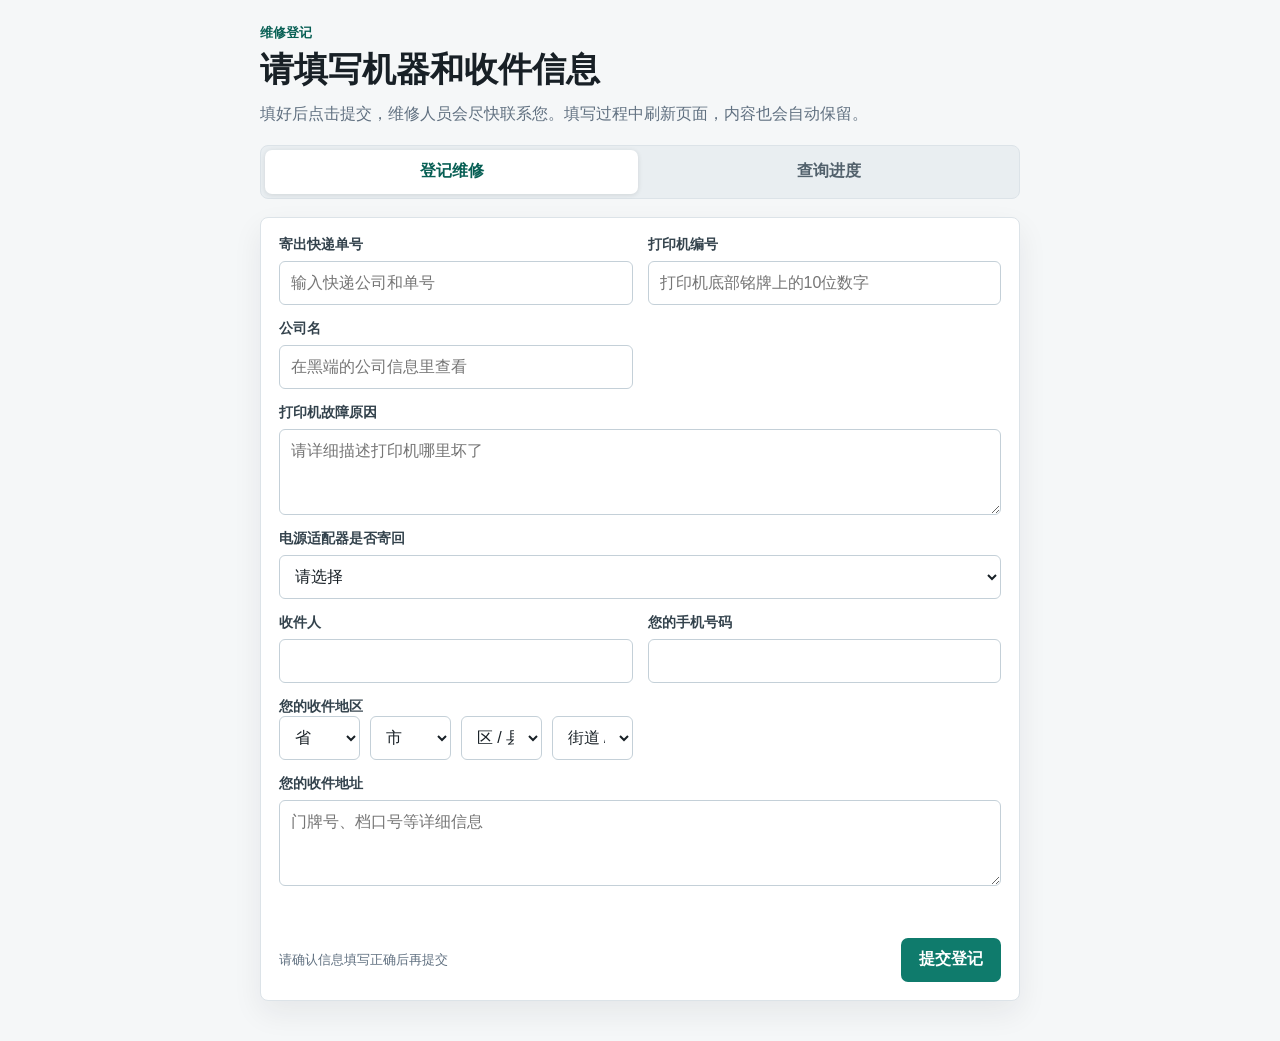
==== commit 6936b576: "Clarify QR registration recipient address labels" ====
--- a/customer.html
+++ b/customer.html
@@ -165,7 +165,7 @@
           <label><span>收件人</span><input name="contactName" required></label>
           <label><span>您的手机号码</span><input name="phone" required inputmode="numeric" maxlength="11" pattern="\d{11}"></label>
           <div class="wide">
-            <label><span>收件地区</span></label>
+            <label><span>您的收件地区</span></label>
             <div class="address-grid">
               <select name="addressProvince" required aria-label="省"><option value="">省</option></select>
               <select name="addressCity" required aria-label="市"><option value="">市</option></select>
@@ -173,7 +173,7 @@
               <select name="addressStreet" required aria-label="街道"><option value="">街道 / 乡镇</option></select>
             </div>
           </div>
-          <label class="wide"><span>详细地址</span><textarea name="addressDetail" required rows="2" placeholder="门牌号、档口号等详细信息"></textarea></label>
+          <label class="wide"><span>您的收件地址</span><textarea name="addressDetail" required rows="2" placeholder="门牌号、档口号等详细信息"></textarea></label>
         </div>
         <p class="draft-note" id="draftNote" hidden>已自动保存填写内容</p>
         <p class="error" id="error" role="alert"></p>
